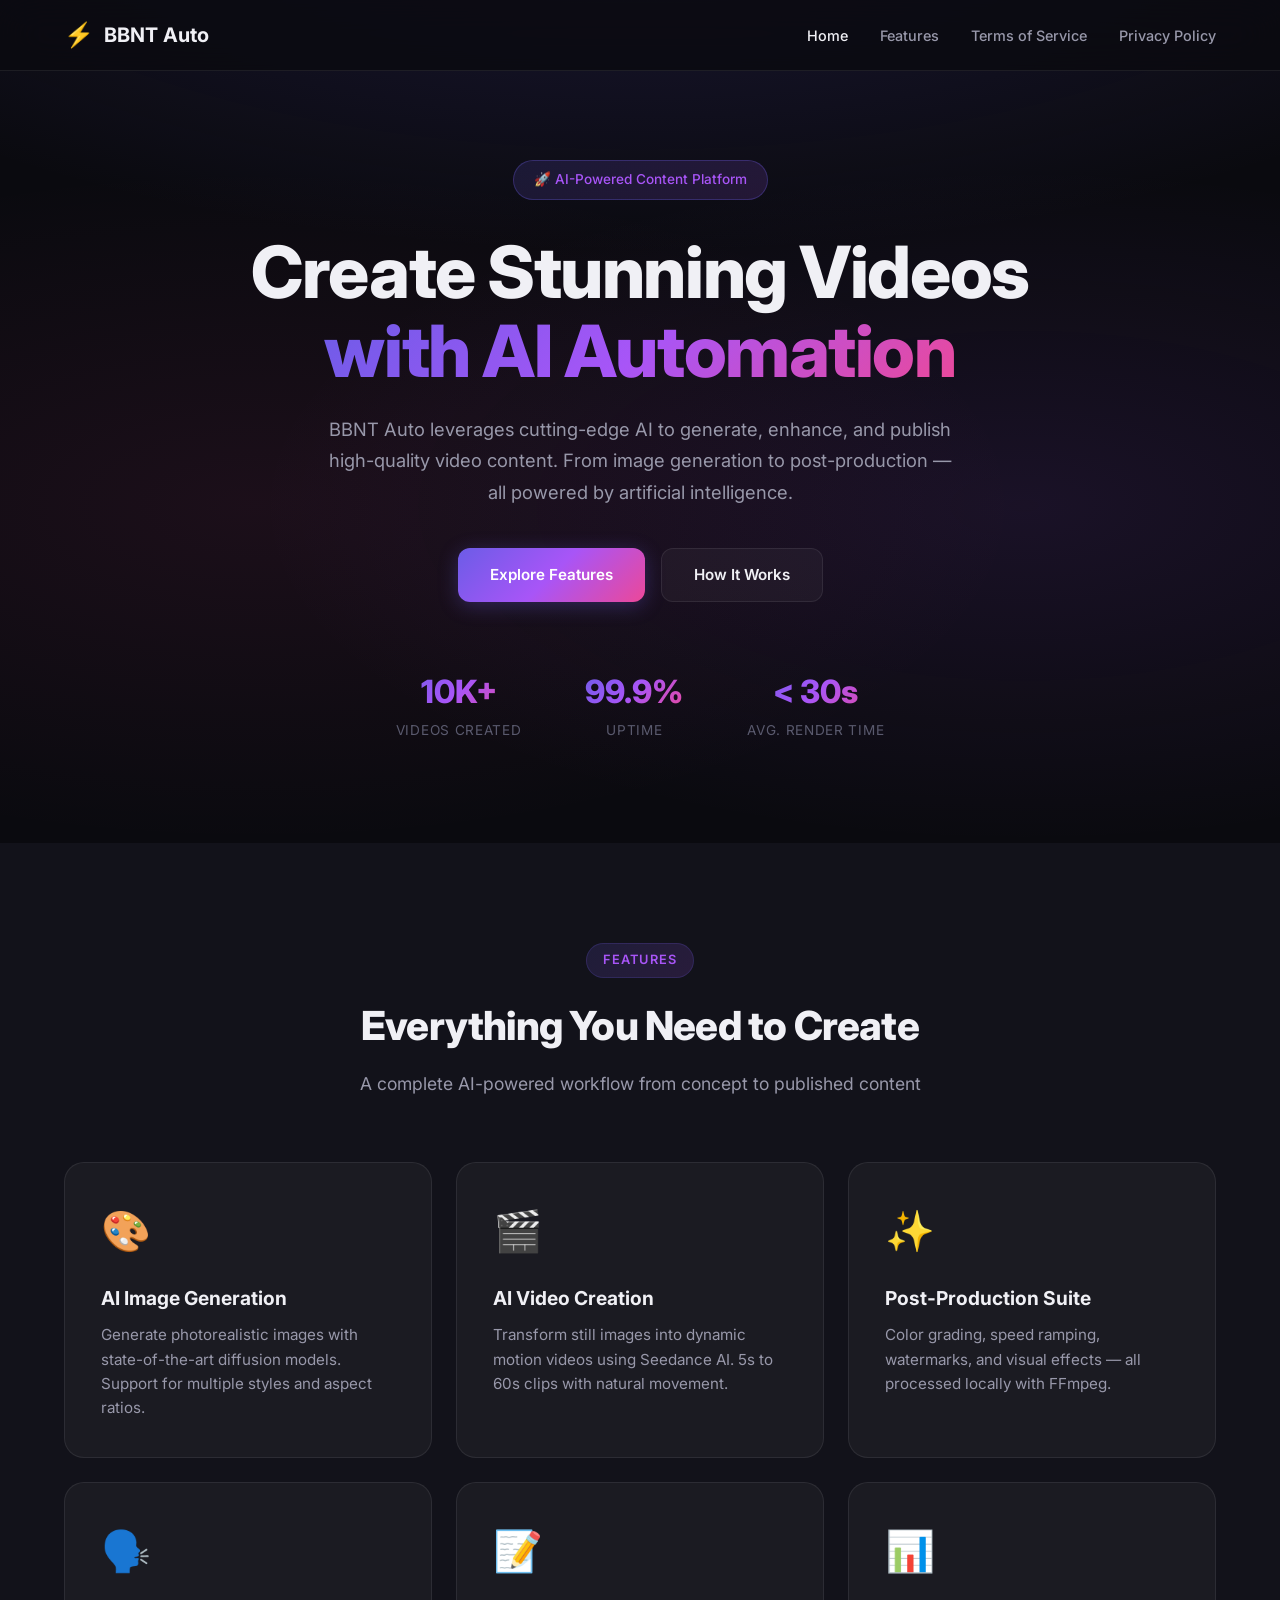
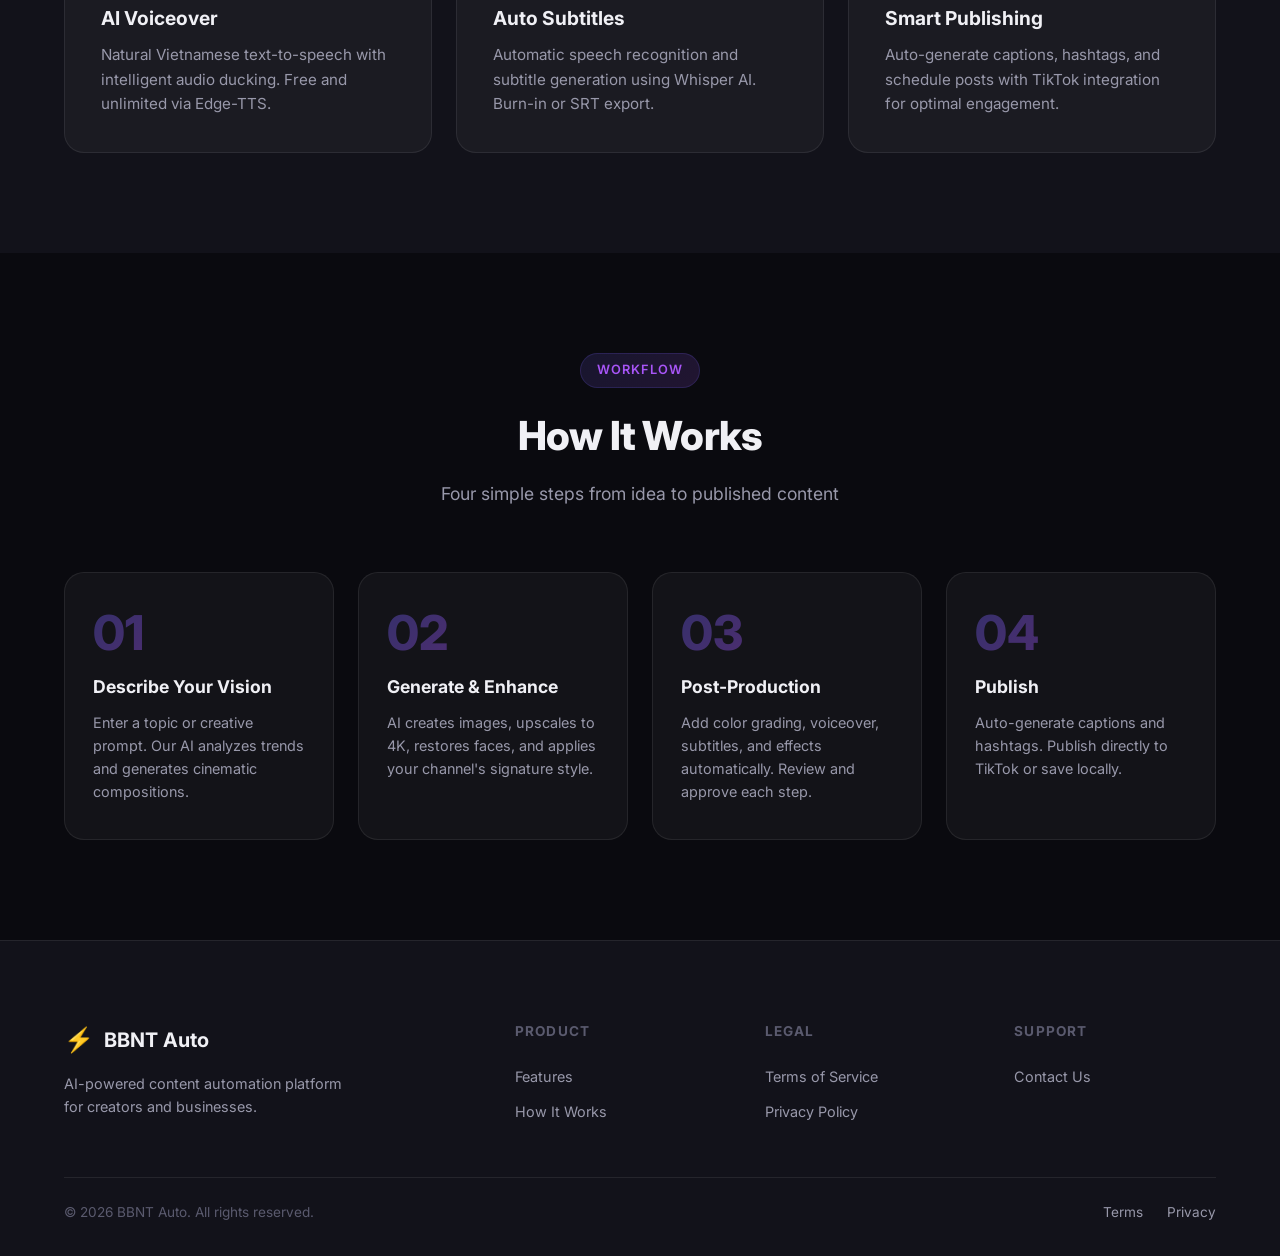
==== index.html @ 7a2d5425 "Landing page with ToS and Privacy Policy for TikTok Developer" ====
<!DOCTYPE html>
<html lang="en">
<head>
    <meta charset="UTF-8">
    <meta name="viewport" content="width=device-width, initial-scale=1.0">
    <title>BBNT Auto - AI-Powered Content Automation Platform</title>
    <meta name="description" content="BBNT Auto is an AI-powered content automation platform that helps creators generate, enhance, and publish high-quality video content efficiently.">
    <link rel="preconnect" href="https://fonts.googleapis.com">
    <link rel="preconnect" href="https://fonts.gstatic.com" crossorigin>
    <link href="https://fonts.googleapis.com/css2?family=Inter:wght@300;400;500;600;700;800&display=swap" rel="stylesheet">
    <link rel="stylesheet" href="style.css">
</head>
<body>
    <!-- Navigation -->
    <nav class="navbar">
        <div class="container nav-container">
            <a href="index.html" class="logo">
                <span class="logo-icon">⚡</span>
                <span class="logo-text">BBNT Auto</span>
            </a>
            <div class="nav-links">
                <a href="index.html" class="nav-link active">Home</a>
                <a href="#features">Features</a>
                <a href="terms.html" class="nav-link">Terms of Service</a>
                <a href="privacy.html" class="nav-link">Privacy Policy</a>
            </div>
        </div>
    </nav>

    <!-- Hero Section -->
    <section class="hero">
        <div class="hero-bg"></div>
        <div class="container hero-content">
            <div class="hero-badge">🚀 AI-Powered Content Platform</div>
            <h1>Create Stunning Videos<br><span class="gradient-text">with AI Automation</span></h1>
            <p class="hero-subtitle">
                BBNT Auto leverages cutting-edge AI to generate, enhance, and publish
                high-quality video content. From image generation to post-production —
                all powered by artificial intelligence.
            </p>
            <div class="hero-actions">
                <a href="#features" class="btn btn-primary">Explore Features</a>
                <a href="#how-it-works" class="btn btn-secondary">How It Works</a>
            </div>
            <div class="hero-stats">
                <div class="stat">
                    <span class="stat-number">10K+</span>
                    <span class="stat-label">Videos Created</span>
                </div>
                <div class="stat">
                    <span class="stat-number">99.9%</span>
                    <span class="stat-label">Uptime</span>
                </div>
                <div class="stat">
                    <span class="stat-number">< 30s</span>
                    <span class="stat-label">Avg. Render Time</span>
                </div>
            </div>
        </div>
    </section>

    <!-- Features Section -->
    <section id="features" class="features">
        <div class="container">
            <div class="section-header">
                <span class="section-badge">Features</span>
                <h2>Everything You Need to Create</h2>
                <p>A complete AI-powered workflow from concept to published content</p>
            </div>
            <div class="features-grid">
                <div class="feature-card">
                    <div class="feature-icon">🎨</div>
                    <h3>AI Image Generation</h3>
                    <p>Generate photorealistic images with state-of-the-art diffusion models. Support for multiple styles and aspect ratios.</p>
                </div>
                <div class="feature-card">
                    <div class="feature-icon">🎬</div>
                    <h3>AI Video Creation</h3>
                    <p>Transform still images into dynamic motion videos using Seedance AI. 5s to 60s clips with natural movement.</p>
                </div>
                <div class="feature-card">
                    <div class="feature-icon">✨</div>
                    <h3>Post-Production Suite</h3>
                    <p>Color grading, speed ramping, watermarks, and visual effects — all processed locally with FFmpeg.</p>
                </div>
                <div class="feature-card">
                    <div class="feature-icon">🗣️</div>
                    <h3>AI Voiceover</h3>
                    <p>Natural Vietnamese text-to-speech with intelligent audio ducking. Free and unlimited via Edge-TTS.</p>
                </div>
                <div class="feature-card">
                    <div class="feature-icon">📝</div>
                    <h3>Auto Subtitles</h3>
                    <p>Automatic speech recognition and subtitle generation using Whisper AI. Burn-in or SRT export.</p>
                </div>
                <div class="feature-card">
                    <div class="feature-icon">📊</div>
                    <h3>Smart Publishing</h3>
                    <p>Auto-generate captions, hashtags, and schedule posts with TikTok integration for optimal engagement.</p>
                </div>
            </div>
        </div>
    </section>

    <!-- How It Works Section -->
    <section id="how-it-works" class="how-it-works">
        <div class="container">
            <div class="section-header">
                <span class="section-badge">Workflow</span>
                <h2>How It Works</h2>
                <p>Four simple steps from idea to published content</p>
            </div>
            <div class="steps-grid">
                <div class="step-card">
                    <div class="step-number">01</div>
                    <h3>Describe Your Vision</h3>
                    <p>Enter a topic or creative prompt. Our AI analyzes trends and generates cinematic compositions.</p>
                </div>
                <div class="step-card">
                    <div class="step-number">02</div>
                    <h3>Generate & Enhance</h3>
                    <p>AI creates images, upscales to 4K, restores faces, and applies your channel's signature style.</p>
                </div>
                <div class="step-card">
                    <div class="step-number">03</div>
                    <h3>Post-Production</h3>
                    <p>Add color grading, voiceover, subtitles, and effects automatically. Review and approve each step.</p>
                </div>
                <div class="step-card">
                    <div class="step-number">04</div>
                    <h3>Publish</h3>
                    <p>Auto-generate captions and hashtags. Publish directly to TikTok or save locally.</p>
                </div>
            </div>
        </div>
    </section>

    <!-- Footer -->
    <footer class="footer">
        <div class="container">
            <div class="footer-grid">
                <div class="footer-brand">
                    <a href="index.html" class="logo">
                        <span class="logo-icon">⚡</span>
                        <span class="logo-text">BBNT Auto</span>
                    </a>
                    <p>AI-powered content automation platform for creators and businesses.</p>
                </div>
                <div class="footer-links">
                    <h4>Product</h4>
                    <a href="#features">Features</a>
                    <a href="#how-it-works">How It Works</a>
                </div>
                <div class="footer-links">
                    <h4>Legal</h4>
                    <a href="terms.html">Terms of Service</a>
                    <a href="privacy.html">Privacy Policy</a>
                </div>
                <div class="footer-links">
                    <h4>Support</h4>
                    <a href="mailto:support@bbntauto.com">Contact Us</a>
                </div>
            </div>
            <div class="footer-bottom">
                <p>&copy; 2026 BBNT Auto. All rights reserved.</p>
                <div class="footer-legal">
                    <a href="terms.html">Terms</a>
                    <a href="privacy.html">Privacy</a>
                </div>
            </div>
        </div>
    </footer>
</body>
</html>
---- style.css ----
/* ── Reset & Base ────────────────────────────────────────── */
*, *::before, *::after { box-sizing: border-box; margin: 0; padding: 0; }

:root {
    --bg-primary: #0a0a0f;
    --bg-secondary: #12121a;
    --bg-card: rgba(255,255,255,0.04);
    --bg-card-hover: rgba(255,255,255,0.07);
    --text-primary: #f0f0f5;
    --text-secondary: #9898aa;
    --text-muted: #5a5a6e;
    --accent-1: #6c5ce7;
    --accent-2: #a855f7;
    --accent-3: #ec4899;
    --gradient-main: linear-gradient(135deg, #6c5ce7 0%, #a855f7 50%, #ec4899 100%);
    --gradient-subtle: linear-gradient(135deg, rgba(108,92,231,0.15), rgba(168,85,247,0.15));
    --border-color: rgba(255,255,255,0.08);
    --radius-sm: 8px;
    --radius-md: 12px;
    --radius-lg: 20px;
    --radius-xl: 28px;
    --shadow-glow: 0 0 40px rgba(108,92,231,0.15);
    --font: 'Inter', -apple-system, BlinkMacSystemFont, sans-serif;
}

html { scroll-behavior: smooth; }

body {
    font-family: var(--font);
    background: var(--bg-primary);
    color: var(--text-primary);
    line-height: 1.6;
    -webkit-font-smoothing: antialiased;
}

a { color: inherit; text-decoration: none; }
img { max-width: 100%; display: block; }

.container {
    max-width: 1200px;
    margin: 0 auto;
    padding: 0 24px;
}

/* ── Navigation ──────────────────────────────────────────── */
.navbar {
    position: fixed;
    top: 0; left: 0; right: 0;
    z-index: 100;
    padding: 16px 0;
    background: rgba(10,10,15,0.8);
    backdrop-filter: blur(20px);
    border-bottom: 1px solid var(--border-color);
}

.nav-container {
    display: flex;
    align-items: center;
    justify-content: space-between;
}

.logo {
    display: flex;
    align-items: center;
    gap: 10px;
    font-weight: 700;
    font-size: 1.25rem;
}
.logo-icon { font-size: 1.5rem; }

.nav-links {
    display: flex;
    gap: 32px;
    align-items: center;
}

.nav-link, .nav-links a {
    font-size: 0.9rem;
    font-weight: 500;
    color: var(--text-secondary);
    transition: color 0.2s;
}
.nav-link:hover, .nav-links a:hover { color: var(--text-primary); }
.nav-link.active { color: var(--text-primary); }

/* ── Hero ────────────────────────────────────────────────── */
.hero {
    position: relative;
    padding: 160px 0 100px;
    overflow: hidden;
    text-align: center;
}

.hero-bg {
    position: absolute;
    inset: 0;
    background:
        radial-gradient(ellipse 80% 50% at 50% -20%, rgba(108,92,231,0.2), transparent),
        radial-gradient(ellipse 60% 40% at 80% 60%, rgba(168,85,247,0.1), transparent),
        radial-gradient(ellipse 60% 40% at 20% 60%, rgba(236,72,153,0.08), transparent);
    pointer-events: none;
}

.hero-content { position: relative; z-index: 1; }

.hero-badge {
    display: inline-block;
    padding: 8px 20px;
    background: var(--gradient-subtle);
    border: 1px solid rgba(108,92,231,0.3);
    border-radius: 100px;
    font-size: 0.85rem;
    font-weight: 500;
    color: var(--accent-2);
    margin-bottom: 32px;
}

.hero h1 {
    font-size: clamp(2.5rem, 6vw, 4.5rem);
    font-weight: 800;
    line-height: 1.1;
    letter-spacing: -0.02em;
    margin-bottom: 24px;
}

.gradient-text {
    background: var(--gradient-main);
    -webkit-background-clip: text;
    -webkit-text-fill-color: transparent;
    background-clip: text;
}

.hero-subtitle {
    max-width: 640px;
    margin: 0 auto 40px;
    font-size: 1.15rem;
    color: var(--text-secondary);
    line-height: 1.7;
}

.hero-actions {
    display: flex;
    gap: 16px;
    justify-content: center;
    margin-bottom: 64px;
}

.btn {
    display: inline-flex;
    align-items: center;
    padding: 14px 32px;
    border-radius: var(--radius-md);
    font-weight: 600;
    font-size: 0.95rem;
    transition: all 0.3s;
    cursor: pointer;
    border: none;
}
.btn-primary {
    background: var(--gradient-main);
    color: white;
    box-shadow: 0 4px 20px rgba(108,92,231,0.3);
}
.btn-primary:hover {
    transform: translateY(-2px);
    box-shadow: 0 8px 30px rgba(108,92,231,0.4);
}
.btn-secondary {
    background: var(--bg-card);
    color: var(--text-primary);
    border: 1px solid var(--border-color);
}
.btn-secondary:hover {
    background: var(--bg-card-hover);
    border-color: rgba(255,255,255,0.15);
}

.hero-stats {
    display: flex;
    justify-content: center;
    gap: 64px;
}
.stat { text-align: center; }
.stat-number {
    display: block;
    font-size: 2rem;
    font-weight: 800;
    background: var(--gradient-main);
    -webkit-background-clip: text;
    -webkit-text-fill-color: transparent;
}
.stat-label {
    font-size: 0.85rem;
    color: var(--text-muted);
    text-transform: uppercase;
    letter-spacing: 0.05em;
}

/* ── Sections Common ─────────────────────────────────────── */
.section-header {
    text-align: center;
    margin-bottom: 64px;
}
.section-badge {
    display: inline-block;
    padding: 6px 16px;
    background: var(--gradient-subtle);
    border: 1px solid rgba(108,92,231,0.2);
    border-radius: 100px;
    font-size: 0.8rem;
    font-weight: 600;
    color: var(--accent-2);
    text-transform: uppercase;
    letter-spacing: 0.08em;
    margin-bottom: 16px;
}
.section-header h2 {
    font-size: 2.5rem;
    font-weight: 800;
    letter-spacing: -0.02em;
    margin-bottom: 12px;
}
.section-header p {
    color: var(--text-secondary);
    font-size: 1.1rem;
}

/* ── Features ────────────────────────────────────────────── */
.features {
    padding: 100px 0;
    background: var(--bg-secondary);
}

.features-grid {
    display: grid;
    grid-template-columns: repeat(3, 1fr);
    gap: 24px;
}

.feature-card {
    background: var(--bg-card);
    border: 1px solid var(--border-color);
    border-radius: var(--radius-lg);
    padding: 36px;
    transition: all 0.3s;
}
.feature-card:hover {
    background: var(--bg-card-hover);
    border-color: rgba(108,92,231,0.3);
    transform: translateY(-4px);
    box-shadow: var(--shadow-glow);
}
.feature-icon {
    font-size: 2.5rem;
    margin-bottom: 20px;
}
.feature-card h3 {
    font-size: 1.2rem;
    font-weight: 700;
    margin-bottom: 10px;
}
.feature-card p {
    color: var(--text-secondary);
    font-size: 0.95rem;
    line-height: 1.6;
}

/* ── How It Works ────────────────────────────────────────── */
.how-it-works {
    padding: 100px 0;
}

.steps-grid {
    display: grid;
    grid-template-columns: repeat(4, 1fr);
    gap: 24px;
}

.step-card {
    position: relative;
    background: var(--bg-card);
    border: 1px solid var(--border-color);
    border-radius: var(--radius-lg);
    padding: 36px 28px;
    transition: all 0.3s;
}
.step-card:hover {
    border-color: rgba(168,85,247,0.4);
    background: var(--bg-card-hover);
}
.step-number {
    font-size: 3rem;
    font-weight: 800;
    background: var(--gradient-main);
    -webkit-background-clip: text;
    -webkit-text-fill-color: transparent;
    opacity: 0.4;
    margin-bottom: 16px;
    line-height: 1;
}
.step-card h3 {
    font-size: 1.1rem;
    font-weight: 700;
    margin-bottom: 10px;
}
.step-card p {
    color: var(--text-secondary);
    font-size: 0.9rem;
}

/* ── Footer ──────────────────────────────────────────────── */
.footer {
    padding: 80px 0 32px;
    background: var(--bg-secondary);
    border-top: 1px solid var(--border-color);
}

.footer-grid {
    display: grid;
    grid-template-columns: 2fr 1fr 1fr 1fr;
    gap: 48px;
    margin-bottom: 48px;
}

.footer-brand p {
    color: var(--text-secondary);
    margin-top: 12px;
    font-size: 0.9rem;
    max-width: 300px;
}

.footer-links h4 {
    font-size: 0.85rem;
    font-weight: 700;
    text-transform: uppercase;
    letter-spacing: 0.08em;
    color: var(--text-muted);
    margin-bottom: 16px;
}
.footer-links a {
    display: block;
    color: var(--text-secondary);
    font-size: 0.9rem;
    padding: 6px 0;
    transition: color 0.2s;
}
.footer-links a:hover { color: var(--text-primary); }

.footer-bottom {
    display: flex;
    justify-content: space-between;
    align-items: center;
    padding-top: 24px;
    border-top: 1px solid var(--border-color);
    font-size: 0.85rem;
    color: var(--text-muted);
}
.footer-legal {
    display: flex;
    gap: 24px;
}
.footer-legal a {
    color: var(--text-secondary);
    transition: color 0.2s;
}
.footer-legal a:hover { color: var(--text-primary); }

/* ── Legal Pages ─────────────────────────────────────────── */
.legal-page {
    padding: 140px 0 80px;
    min-height: 100vh;
}
.legal-content {
    max-width: 800px;
    margin: 0 auto;
}
.legal-content h1 {
    font-size: 2.5rem;
    font-weight: 800;
    margin-bottom: 8px;
}
.legal-date {
    color: var(--text-muted);
    font-size: 0.9rem;
    margin-bottom: 48px;
}
.legal-content h2 {
    font-size: 1.4rem;
    font-weight: 700;
    margin-top: 40px;
    margin-bottom: 16px;
    color: var(--text-primary);
}
.legal-content p, .legal-content li {
    color: var(--text-secondary);
    font-size: 0.95rem;
    line-height: 1.8;
    margin-bottom: 12px;
}
.legal-content ul, .legal-content ol {
    padding-left: 24px;
    margin-bottom: 20px;
}
.legal-content a {
    color: var(--accent-2);
    text-decoration: underline;
}

/* ── Responsive ──────────────────────────────────────────── */
@media (max-width: 968px) {
    .features-grid { grid-template-columns: repeat(2, 1fr); }
    .steps-grid { grid-template-columns: repeat(2, 1fr); }
    .footer-grid { grid-template-columns: 1fr 1fr; gap: 32px; }
}

@media (max-width: 640px) {
    .nav-links { display: none; }
    .hero h1 { font-size: 2rem; }
    .hero-stats { flex-direction: column; gap: 24px; }
    .hero-actions { flex-direction: column; align-items: center; }
    .features-grid { grid-template-columns: 1fr; }
    .steps-grid { grid-template-columns: 1fr; }
    .footer-grid { grid-template-columns: 1fr; }
    .footer-bottom { flex-direction: column; gap: 12px; text-align: center; }
    .section-header h2 { font-size: 1.8rem; }
}
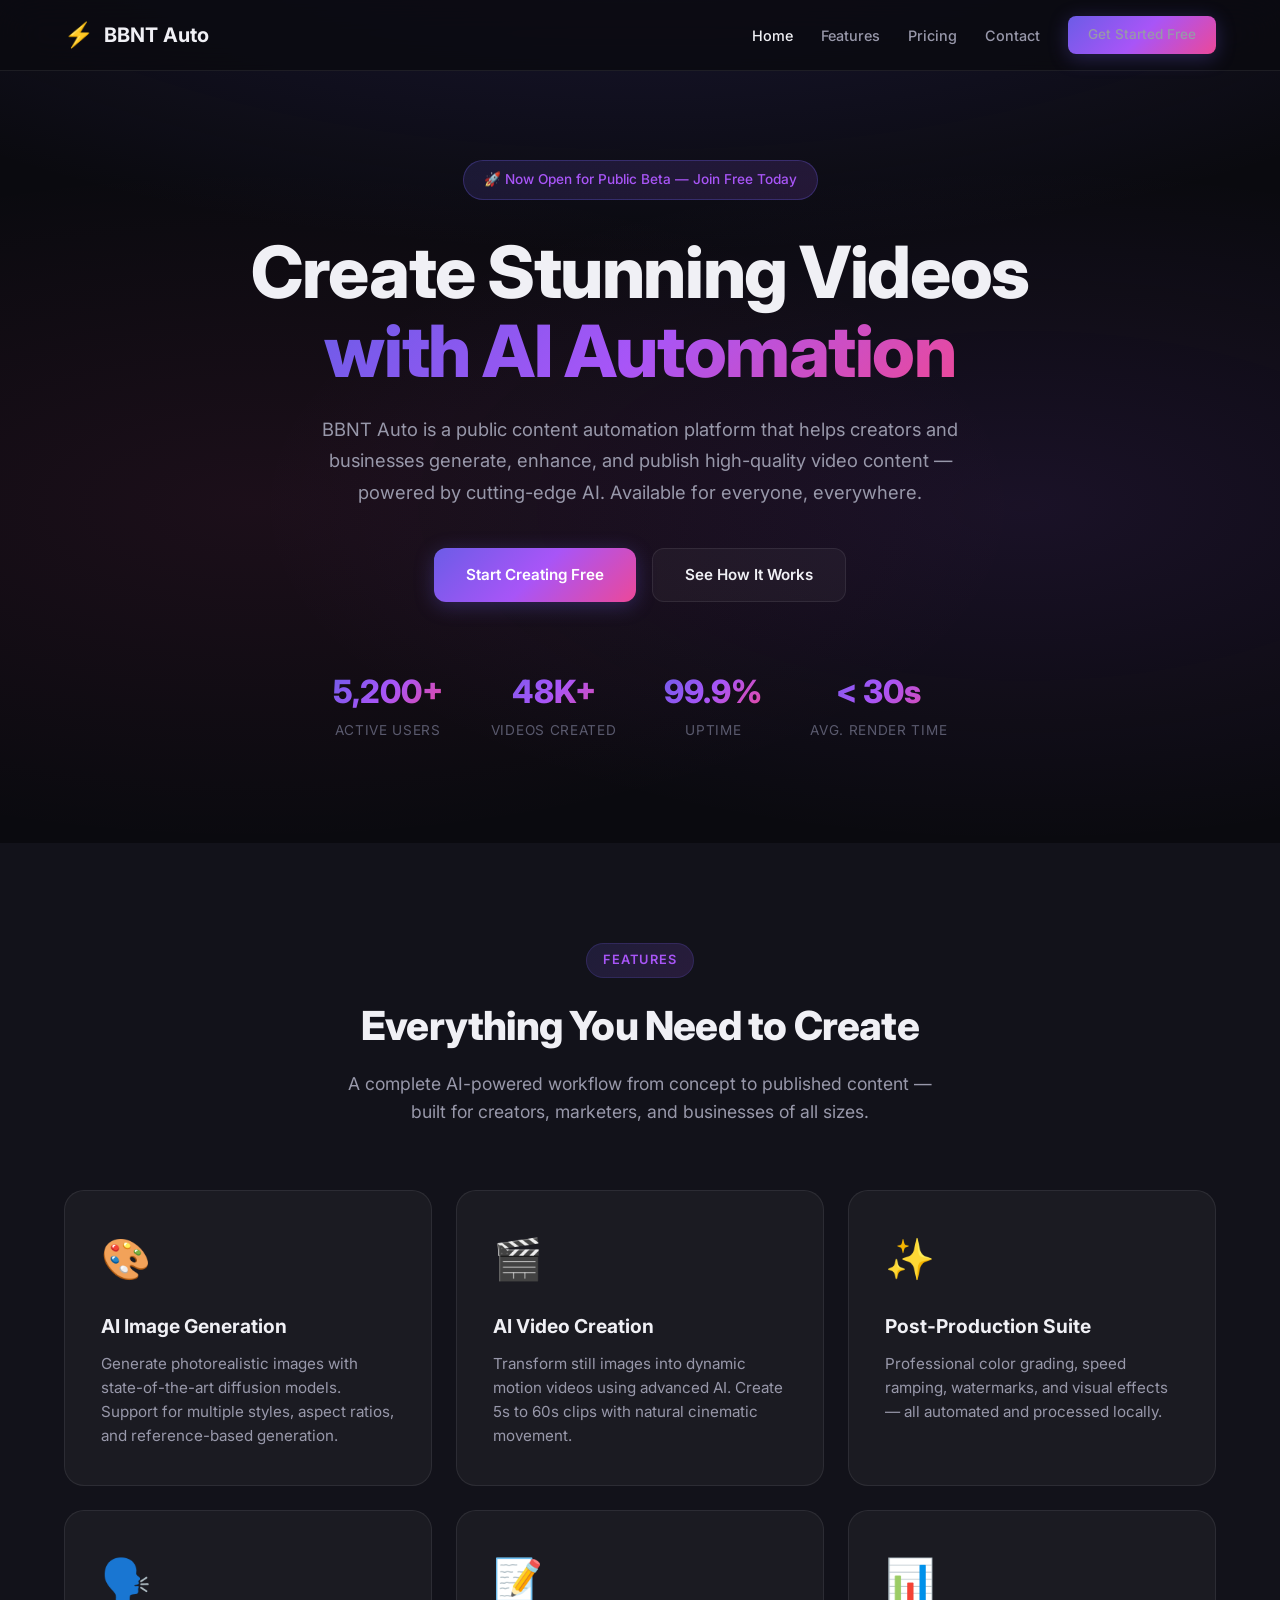
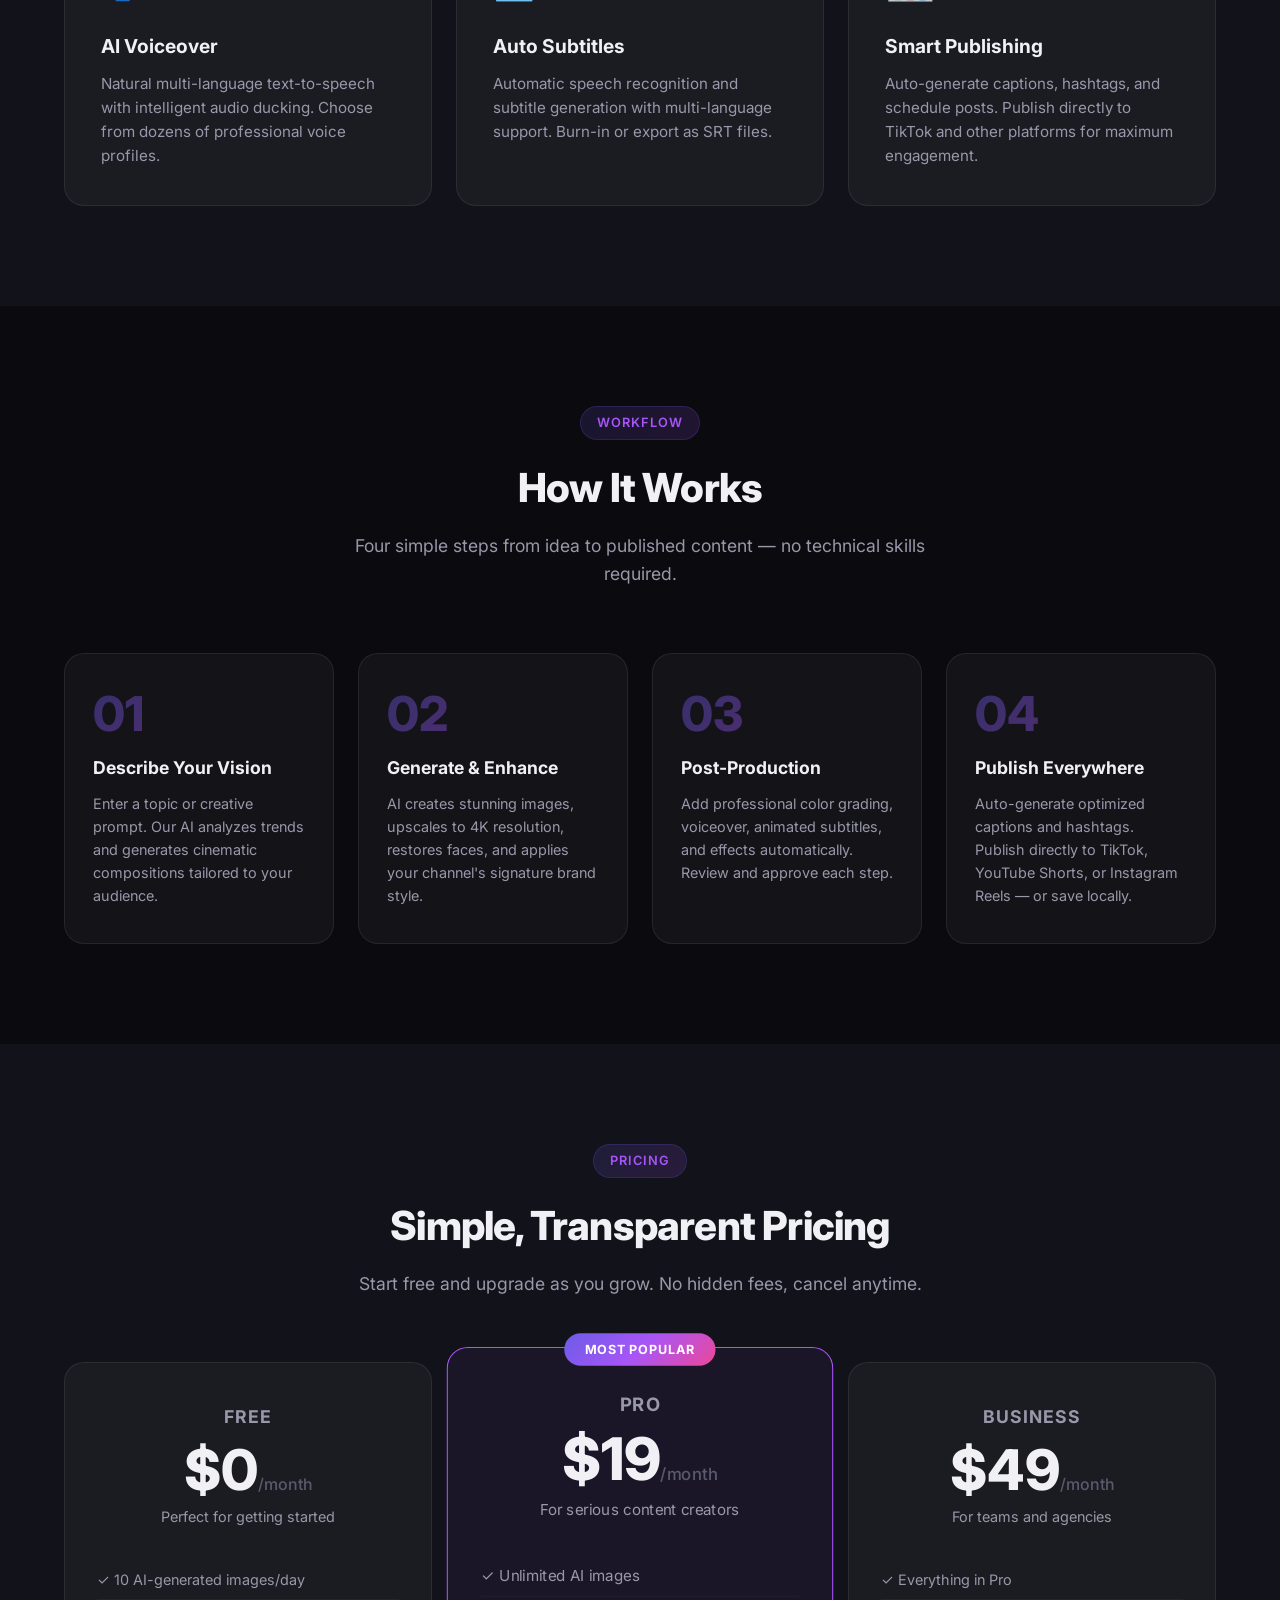
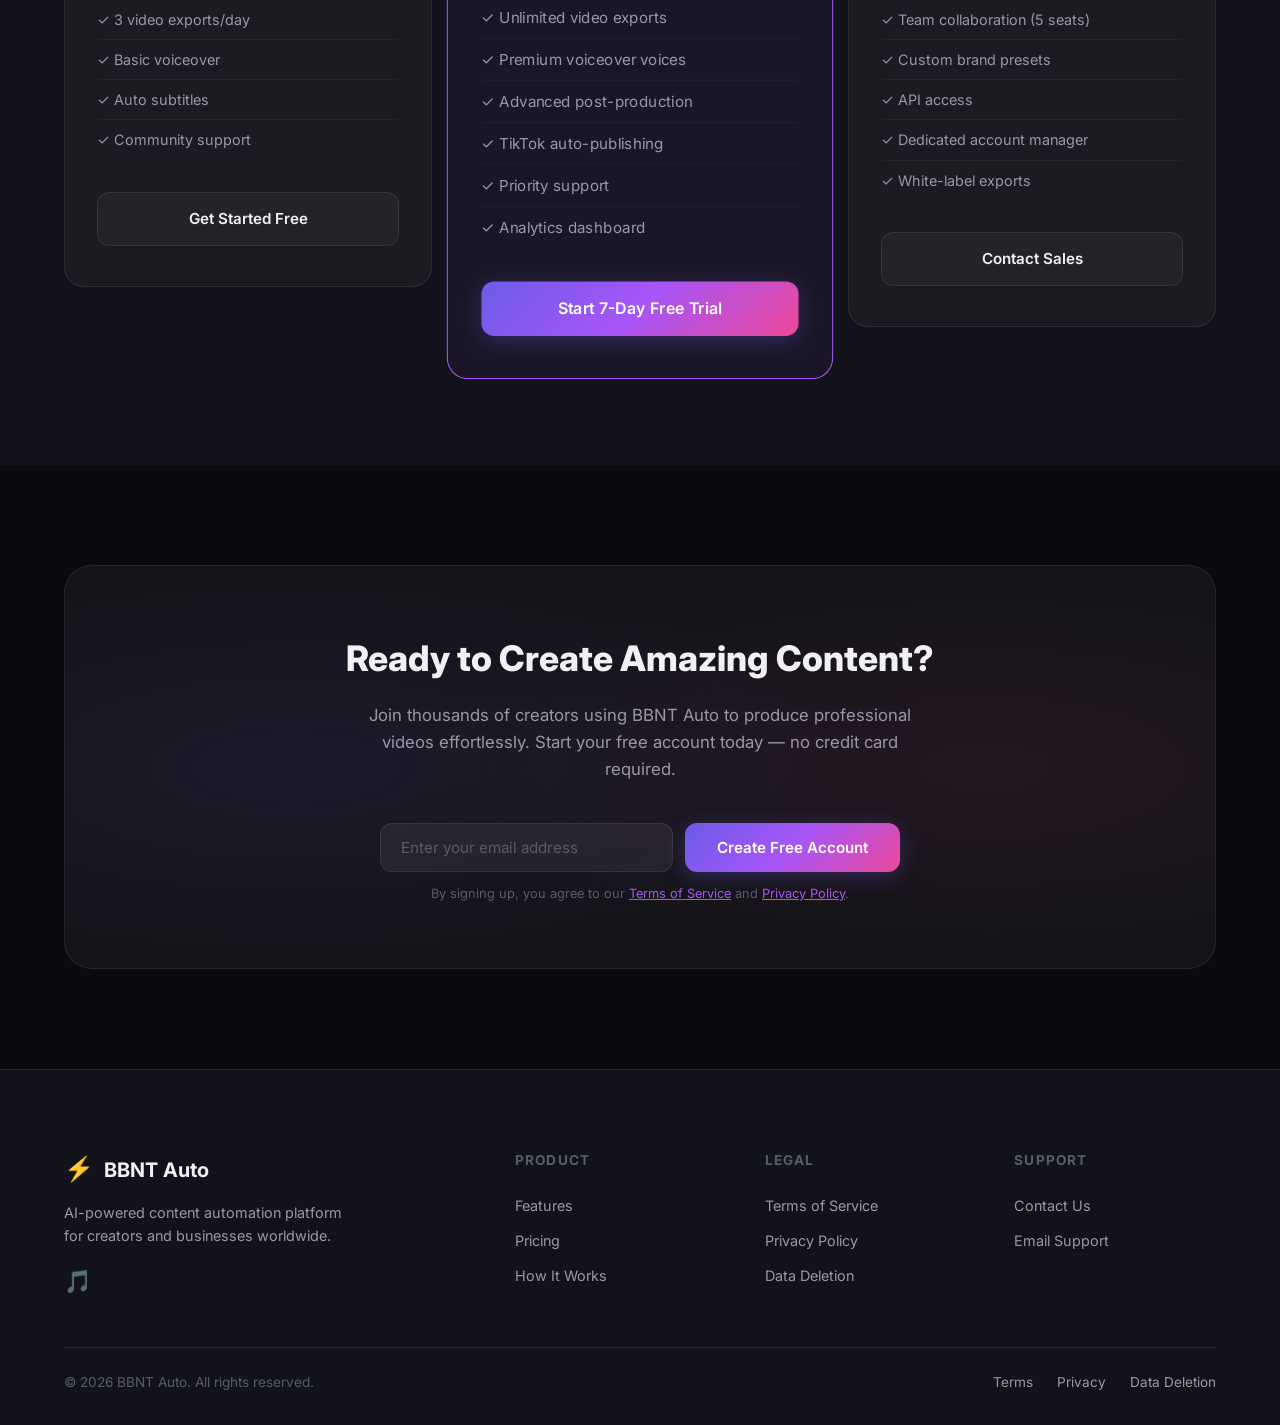
==== commit 5841572f: "Major upgrade: Pricing, Contact, Data Deletion, Sign-up CTA for TikTok app approval" ====
--- a/index.html
+++ b/index.html
@@ -4,7 +4,13 @@
     <meta charset="UTF-8">
     <meta name="viewport" content="width=device-width, initial-scale=1.0">
     <title>BBNT Auto - AI-Powered Content Automation Platform</title>
-    <meta name="description" content="BBNT Auto is an AI-powered content automation platform that helps creators generate, enhance, and publish high-quality video content efficiently.">
+    <meta name="description" content="BBNT Auto is an AI-powered content automation platform that helps creators and businesses generate, enhance, and publish high-quality video content efficiently.">
+    <meta name="keywords" content="AI content creation, video automation, TikTok, content platform, AI video, content creator tools">
+    <meta property="og:title" content="BBNT Auto - AI-Powered Content Automation Platform">
+    <meta property="og:description" content="Create stunning videos with AI automation. Generate, enhance, and publish high-quality content efficiently.">
+    <meta property="og:type" content="website">
+    <meta property="og:url" content="https://trancaominh95.github.io/">
+    <link rel="canonical" href="https://trancaominh95.github.io/">
     <link rel="preconnect" href="https://fonts.googleapis.com">
     <link rel="preconnect" href="https://fonts.gstatic.com" crossorigin>
     <link href="https://fonts.googleapis.com/css2?family=Inter:wght@300;400;500;600;700;800&display=swap" rel="stylesheet">
@@ -12,7 +18,7 @@
 </head>
 <body>
     <!-- Navigation -->
-    <nav class="navbar">
+    <nav class="navbar" id="main-nav">
         <div class="container nav-container">
             <a href="index.html" class="logo">
                 <span class="logo-icon">⚡</span>
@@ -21,30 +27,36 @@
             <div class="nav-links">
                 <a href="index.html" class="nav-link active">Home</a>
                 <a href="#features">Features</a>
-                <a href="terms.html" class="nav-link">Terms of Service</a>
-                <a href="privacy.html" class="nav-link">Privacy Policy</a>
-            </div>
+                <a href="#pricing">Pricing</a>
+                <a href="contact.html" class="nav-link">Contact</a>
+                <a href="#get-started" class="btn btn-primary btn-sm">Get Started Free</a>
+            </div>
+            <button class="mobile-menu-btn" id="mobile-menu-btn" aria-label="Toggle menu">☰</button>
         </div>
     </nav>
 
     <!-- Hero Section -->
-    <section class="hero">
+    <section class="hero" id="hero">
         <div class="hero-bg"></div>
         <div class="container hero-content">
-            <div class="hero-badge">🚀 AI-Powered Content Platform</div>
+            <div class="hero-badge">🚀 Now Open for Public Beta — Join Free Today</div>
             <h1>Create Stunning Videos<br><span class="gradient-text">with AI Automation</span></h1>
             <p class="hero-subtitle">
-                BBNT Auto leverages cutting-edge AI to generate, enhance, and publish
-                high-quality video content. From image generation to post-production —
-                all powered by artificial intelligence.
+                BBNT Auto is a public content automation platform that helps creators and businesses
+                generate, enhance, and publish high-quality video content — powered by cutting-edge AI.
+                Available for everyone, everywhere.
             </p>
             <div class="hero-actions">
-                <a href="#features" class="btn btn-primary">Explore Features</a>
-                <a href="#how-it-works" class="btn btn-secondary">How It Works</a>
+                <a href="#get-started" class="btn btn-primary" id="hero-cta-primary">Start Creating Free</a>
+                <a href="#how-it-works" class="btn btn-secondary">See How It Works</a>
             </div>
             <div class="hero-stats">
                 <div class="stat">
-                    <span class="stat-number">10K+</span>
+                    <span class="stat-number">5,200+</span>
+                    <span class="stat-label">Active Users</span>
+                </div>
+                <div class="stat">
+                    <span class="stat-number">48K+</span>
                     <span class="stat-label">Videos Created</span>
                 </div>
                 <div class="stat">
@@ -65,38 +77,38 @@
             <div class="section-header">
                 <span class="section-badge">Features</span>
                 <h2>Everything You Need to Create</h2>
-                <p>A complete AI-powered workflow from concept to published content</p>
+                <p>A complete AI-powered workflow from concept to published content — built for creators, marketers, and businesses of all sizes.</p>
             </div>
             <div class="features-grid">
-                <div class="feature-card">
+                <div class="feature-card" id="feature-image-gen">
                     <div class="feature-icon">🎨</div>
                     <h3>AI Image Generation</h3>
-                    <p>Generate photorealistic images with state-of-the-art diffusion models. Support for multiple styles and aspect ratios.</p>
-                </div>
-                <div class="feature-card">
+                    <p>Generate photorealistic images with state-of-the-art diffusion models. Support for multiple styles, aspect ratios, and reference-based generation.</p>
+                </div>
+                <div class="feature-card" id="feature-video-create">
                     <div class="feature-icon">🎬</div>
                     <h3>AI Video Creation</h3>
-                    <p>Transform still images into dynamic motion videos using Seedance AI. 5s to 60s clips with natural movement.</p>
-                </div>
-                <div class="feature-card">
+                    <p>Transform still images into dynamic motion videos using advanced AI. Create 5s to 60s clips with natural cinematic movement.</p>
+                </div>
+                <div class="feature-card" id="feature-post-prod">
                     <div class="feature-icon">✨</div>
                     <h3>Post-Production Suite</h3>
-                    <p>Color grading, speed ramping, watermarks, and visual effects — all processed locally with FFmpeg.</p>
-                </div>
-                <div class="feature-card">
+                    <p>Professional color grading, speed ramping, watermarks, and visual effects — all automated and processed locally.</p>
+                </div>
+                <div class="feature-card" id="feature-voiceover">
                     <div class="feature-icon">🗣️</div>
                     <h3>AI Voiceover</h3>
-                    <p>Natural Vietnamese text-to-speech with intelligent audio ducking. Free and unlimited via Edge-TTS.</p>
-                </div>
-                <div class="feature-card">
+                    <p>Natural multi-language text-to-speech with intelligent audio ducking. Choose from dozens of professional voice profiles.</p>
+                </div>
+                <div class="feature-card" id="feature-subtitles">
                     <div class="feature-icon">📝</div>
                     <h3>Auto Subtitles</h3>
-                    <p>Automatic speech recognition and subtitle generation using Whisper AI. Burn-in or SRT export.</p>
-                </div>
-                <div class="feature-card">
+                    <p>Automatic speech recognition and subtitle generation with multi-language support. Burn-in or export as SRT files.</p>
+                </div>
+                <div class="feature-card" id="feature-publishing">
                     <div class="feature-icon">📊</div>
                     <h3>Smart Publishing</h3>
-                    <p>Auto-generate captions, hashtags, and schedule posts with TikTok integration for optimal engagement.</p>
+                    <p>Auto-generate captions, hashtags, and schedule posts. Publish directly to TikTok and other platforms for maximum engagement.</p>
                 </div>
             </div>
         </div>
@@ -108,35 +120,108 @@
             <div class="section-header">
                 <span class="section-badge">Workflow</span>
                 <h2>How It Works</h2>
-                <p>Four simple steps from idea to published content</p>
+                <p>Four simple steps from idea to published content — no technical skills required.</p>
             </div>
             <div class="steps-grid">
                 <div class="step-card">
                     <div class="step-number">01</div>
                     <h3>Describe Your Vision</h3>
-                    <p>Enter a topic or creative prompt. Our AI analyzes trends and generates cinematic compositions.</p>
+                    <p>Enter a topic or creative prompt. Our AI analyzes trends and generates cinematic compositions tailored to your audience.</p>
                 </div>
                 <div class="step-card">
                     <div class="step-number">02</div>
                     <h3>Generate & Enhance</h3>
-                    <p>AI creates images, upscales to 4K, restores faces, and applies your channel's signature style.</p>
+                    <p>AI creates stunning images, upscales to 4K resolution, restores faces, and applies your channel's signature brand style.</p>
                 </div>
                 <div class="step-card">
                     <div class="step-number">03</div>
                     <h3>Post-Production</h3>
-                    <p>Add color grading, voiceover, subtitles, and effects automatically. Review and approve each step.</p>
+                    <p>Add professional color grading, voiceover, animated subtitles, and effects automatically. Review and approve each step.</p>
                 </div>
                 <div class="step-card">
                     <div class="step-number">04</div>
-                    <h3>Publish</h3>
-                    <p>Auto-generate captions and hashtags. Publish directly to TikTok or save locally.</p>
-                </div>
+                    <h3>Publish Everywhere</h3>
+                    <p>Auto-generate optimized captions and hashtags. Publish directly to TikTok, YouTube Shorts, or Instagram Reels — or save locally.</p>
+                </div>
+            </div>
+        </div>
+    </section>
+
+    <!-- Pricing Section -->
+    <section id="pricing" class="pricing">
+        <div class="container">
+            <div class="section-header">
+                <span class="section-badge">Pricing</span>
+                <h2>Simple, Transparent Pricing</h2>
+                <p>Start free and upgrade as you grow. No hidden fees, cancel anytime.</p>
+            </div>
+            <div class="pricing-grid">
+                <div class="pricing-card" id="pricing-free">
+                    <div class="pricing-tier">Free</div>
+                    <div class="pricing-price">$0<span>/month</span></div>
+                    <div class="pricing-desc">Perfect for getting started</div>
+                    <ul class="pricing-features">
+                        <li>✓ 10 AI-generated images/day</li>
+                        <li>✓ 3 video exports/day</li>
+                        <li>✓ Basic voiceover</li>
+                        <li>✓ Auto subtitles</li>
+                        <li>✓ Community support</li>
+                    </ul>
+                    <a href="#get-started" class="btn btn-secondary btn-full">Get Started Free</a>
+                </div>
+                <div class="pricing-card pricing-card-featured" id="pricing-pro">
+                    <div class="pricing-popular">Most Popular</div>
+                    <div class="pricing-tier">Pro</div>
+                    <div class="pricing-price">$19<span>/month</span></div>
+                    <div class="pricing-desc">For serious content creators</div>
+                    <ul class="pricing-features">
+                        <li>✓ Unlimited AI images</li>
+                        <li>✓ Unlimited video exports</li>
+                        <li>✓ Premium voiceover voices</li>
+                        <li>✓ Advanced post-production</li>
+                        <li>✓ TikTok auto-publishing</li>
+                        <li>✓ Priority support</li>
+                        <li>✓ Analytics dashboard</li>
+                    </ul>
+                    <a href="#get-started" class="btn btn-primary btn-full">Start 7-Day Free Trial</a>
+                </div>
+                <div class="pricing-card" id="pricing-business">
+                    <div class="pricing-tier">Business</div>
+                    <div class="pricing-price">$49<span>/month</span></div>
+                    <div class="pricing-desc">For teams and agencies</div>
+                    <ul class="pricing-features">
+                        <li>✓ Everything in Pro</li>
+                        <li>✓ Team collaboration (5 seats)</li>
+                        <li>✓ Custom brand presets</li>
+                        <li>✓ API access</li>
+                        <li>✓ Dedicated account manager</li>
+                        <li>✓ White-label exports</li>
+                    </ul>
+                    <a href="contact.html" class="btn btn-secondary btn-full">Contact Sales</a>
+                </div>
+            </div>
+        </div>
+    </section>
+
+    <!-- Get Started / Sign Up Section -->
+    <section id="get-started" class="get-started">
+        <div class="container">
+            <div class="get-started-card">
+                <h2>Ready to Create Amazing Content?</h2>
+                <p>Join thousands of creators using BBNT Auto to produce professional videos effortlessly. Start your free account today — no credit card required.</p>
+                <form class="signup-form" id="signup-form" action="#" method="POST">
+                    <div class="form-row">
+                        <input type="email" id="signup-email" name="email" placeholder="Enter your email address" required aria-label="Email address">
+                        <button type="submit" class="btn btn-primary" id="signup-submit">Create Free Account</button>
+                    </div>
+                    <p class="form-note">By signing up, you agree to our <a href="terms.html">Terms of Service</a> and <a href="privacy.html">Privacy Policy</a>.</p>
+                </form>
             </div>
         </div>
     </section>
 
     <!-- Footer -->
-    <footer class="footer">
+    <footer class="footer" id="main-footer">
         <div class="container">
             <div class="footer-grid">
                 <div class="footer-brand">
@@ -144,21 +229,27 @@
                         <span class="logo-icon">⚡</span>
                         <span class="logo-text">BBNT Auto</span>
                     </a>
-                    <p>AI-powered content automation platform for creators and businesses.</p>
+                    <p>AI-powered content automation platform for creators and businesses worldwide.</p>
+                    <div class="footer-social">
+                        <a href="https://www.tiktok.com/@bbntauto" target="_blank" rel="noopener" aria-label="TikTok">🎵</a>
+                    </div>
                 </div>
                 <div class="footer-links">
                     <h4>Product</h4>
                     <a href="#features">Features</a>
+                    <a href="#pricing">Pricing</a>
                     <a href="#how-it-works">How It Works</a>
                 </div>
                 <div class="footer-links">
                     <h4>Legal</h4>
                     <a href="terms.html">Terms of Service</a>
                     <a href="privacy.html">Privacy Policy</a>
+                    <a href="data-deletion.html">Data Deletion</a>
                 </div>
                 <div class="footer-links">
                     <h4>Support</h4>
-                    <a href="mailto:support@bbntauto.com">Contact Us</a>
+                    <a href="contact.html">Contact Us</a>
+                    <a href="mailto:trancaominh95@gmail.com">Email Support</a>
                 </div>
             </div>
             <div class="footer-bottom">
@@ -166,9 +257,33 @@
                 <div class="footer-legal">
                     <a href="terms.html">Terms</a>
                     <a href="privacy.html">Privacy</a>
+                    <a href="data-deletion.html">Data Deletion</a>
                 </div>
             </div>
         </div>
     </footer>
+
+    <script>
+        // Mobile menu toggle
+        const menuBtn = document.getElementById('mobile-menu-btn');
+        const navLinks = document.querySelector('.nav-links');
+        if (menuBtn) {
+            menuBtn.addEventListener('click', () => {
+                navLinks.classList.toggle('active');
+            });
+        }
+        // Signup form handler
+        const form = document.getElementById('signup-form');
+        if (form) {
+            form.addEventListener('submit', (e) => {
+                e.preventDefault();
+                const email = document.getElementById('signup-email').value;
+                if (email) {
+                    alert('Thank you for signing up! We will send you an invitation link shortly to: ' + email);
+                    form.reset();
+                }
+            });
+        }
+    </script>
 </body>
 </html>
--- a/style.css
+++ b/style.css
@@ -70,7 +70,7 @@
 
 .nav-links {
     display: flex;
-    gap: 32px;
+    gap: 28px;
     align-items: center;
 }
 
@@ -82,6 +82,21 @@
 }
 .nav-link:hover, .nav-links a:hover { color: var(--text-primary); }
 .nav-link.active { color: var(--text-primary); }
+
+.btn-sm {
+    padding: 8px 20px !important;
+    font-size: 0.85rem !important;
+    border-radius: var(--radius-sm) !important;
+}
+
+.mobile-menu-btn {
+    display: none;
+    background: none;
+    border: none;
+    color: var(--text-primary);
+    font-size: 1.5rem;
+    cursor: pointer;
+}
 
 /* ── Hero ────────────────────────────────────────────────── */
 .hero {
@@ -148,6 +163,7 @@
 .btn {
     display: inline-flex;
     align-items: center;
+    justify-content: center;
     padding: 14px 32px;
     border-radius: var(--radius-md);
     font-weight: 600;
@@ -155,6 +171,7 @@
     transition: all 0.3s;
     cursor: pointer;
     border: none;
+    font-family: var(--font);
 }
 .btn-primary {
     background: var(--gradient-main);
@@ -174,11 +191,12 @@
     background: var(--bg-card-hover);
     border-color: rgba(255,255,255,0.15);
 }
+.btn-full { width: 100%; }
 
 .hero-stats {
     display: flex;
     justify-content: center;
-    gap: 64px;
+    gap: 48px;
 }
 .stat { text-align: center; }
 .stat-number {
@@ -214,7 +232,7 @@
     letter-spacing: 0.08em;
     margin-bottom: 16px;
 }
-.section-header h2 {
+.section-header h2, .section-header h1 {
     font-size: 2.5rem;
     font-weight: 800;
     letter-spacing: -0.02em;
@@ -223,6 +241,8 @@
 .section-header p {
     color: var(--text-secondary);
     font-size: 1.1rem;
+    max-width: 600px;
+    margin: 0 auto;
 }
 
 /* ── Features ────────────────────────────────────────────── */
@@ -308,6 +328,289 @@
     font-size: 0.9rem;
 }
 
+/* ── Pricing ─────────────────────────────────────────────── */
+.pricing {
+    padding: 100px 0;
+    background: var(--bg-secondary);
+}
+
+.pricing-grid {
+    display: grid;
+    grid-template-columns: repeat(3, 1fr);
+    gap: 24px;
+    align-items: start;
+}
+
+.pricing-card {
+    background: var(--bg-card);
+    border: 1px solid var(--border-color);
+    border-radius: var(--radius-lg);
+    padding: 40px 32px;
+    text-align: center;
+    transition: all 0.3s;
+    position: relative;
+}
+.pricing-card:hover {
+    border-color: rgba(108,92,231,0.3);
+    transform: translateY(-4px);
+    box-shadow: var(--shadow-glow);
+}
+
+.pricing-card-featured {
+    border-color: var(--accent-2);
+    background: rgba(168,85,247,0.06);
+    transform: scale(1.05);
+}
+.pricing-card-featured:hover {
+    transform: scale(1.05) translateY(-4px);
+    border-color: var(--accent-2);
+    box-shadow: 0 0 60px rgba(168,85,247,0.2);
+}
+
+.pricing-popular {
+    position: absolute;
+    top: -14px;
+    left: 50%;
+    transform: translateX(-50%);
+    background: var(--gradient-main);
+    color: white;
+    padding: 6px 20px;
+    border-radius: 100px;
+    font-size: 0.75rem;
+    font-weight: 700;
+    text-transform: uppercase;
+    letter-spacing: 0.05em;
+}
+
+.pricing-tier {
+    font-size: 1.1rem;
+    font-weight: 700;
+    color: var(--text-secondary);
+    margin-bottom: 8px;
+    text-transform: uppercase;
+    letter-spacing: 0.05em;
+}
+
+.pricing-price {
+    font-size: 3.5rem;
+    font-weight: 800;
+    margin-bottom: 4px;
+    line-height: 1.1;
+}
+.pricing-price span {
+    font-size: 1rem;
+    font-weight: 500;
+    color: var(--text-muted);
+}
+
+.pricing-desc {
+    color: var(--text-secondary);
+    font-size: 0.9rem;
+    margin-bottom: 32px;
+}
+
+.pricing-features {
+    list-style: none;
+    text-align: left;
+    margin-bottom: 32px;
+}
+.pricing-features li {
+    padding: 8px 0;
+    color: var(--text-secondary);
+    font-size: 0.9rem;
+    border-bottom: 1px solid rgba(255,255,255,0.04);
+}
+.pricing-features li:last-child { border-bottom: none; }
+
+/* ── Get Started / Sign Up ───────────────────────────────── */
+.get-started {
+    padding: 100px 0;
+}
+
+.get-started-card {
+    background: var(--bg-card);
+    border: 1px solid var(--border-color);
+    border-radius: var(--radius-xl);
+    padding: 64px;
+    text-align: center;
+    position: relative;
+    overflow: hidden;
+}
+.get-started-card::before {
+    content: '';
+    position: absolute;
+    inset: 0;
+    background:
+        radial-gradient(ellipse 50% 50% at 20% 50%, rgba(108,92,231,0.1), transparent),
+        radial-gradient(ellipse 50% 50% at 80% 50%, rgba(236,72,153,0.08), transparent);
+    pointer-events: none;
+}
+
+.get-started-card h2 {
+    font-size: 2.2rem;
+    font-weight: 800;
+    margin-bottom: 16px;
+    position: relative;
+}
+.get-started-card > p {
+    color: var(--text-secondary);
+    font-size: 1.05rem;
+    max-width: 560px;
+    margin: 0 auto 40px;
+    position: relative;
+}
+
+.signup-form {
+    position: relative;
+    max-width: 520px;
+    margin: 0 auto;
+}
+
+.form-row {
+    display: flex;
+    gap: 12px;
+}
+
+.form-row input[type="email"] {
+    flex: 1;
+    padding: 14px 20px;
+    background: rgba(255,255,255,0.06);
+    border: 1px solid var(--border-color);
+    border-radius: var(--radius-md);
+    color: var(--text-primary);
+    font-size: 0.95rem;
+    font-family: var(--font);
+    outline: none;
+    transition: border-color 0.2s;
+}
+.form-row input[type="email"]:focus {
+    border-color: var(--accent-2);
+}
+.form-row input[type="email"]::placeholder {
+    color: var(--text-muted);
+}
+
+.form-note {
+    margin-top: 12px;
+    font-size: 0.8rem;
+    color: var(--text-muted);
+}
+.form-note a {
+    color: var(--accent-2);
+    text-decoration: underline;
+}
+
+/* ── Contact Page ────────────────────────────────────────── */
+.contact-page {
+    padding-top: 120px !important;
+}
+
+.contact-grid {
+    display: grid;
+    grid-template-columns: 1fr 1.2fr;
+    gap: 48px;
+    margin-top: 48px;
+}
+
+.contact-info-cards {
+    display: flex;
+    flex-direction: column;
+    gap: 24px;
+}
+
+.contact-info-card {
+    background: var(--bg-card);
+    border: 1px solid var(--border-color);
+    border-radius: var(--radius-lg);
+    padding: 28px;
+    transition: all 0.3s;
+}
+.contact-info-card:hover {
+    border-color: rgba(108,92,231,0.3);
+}
+.contact-info-card .feature-icon {
+    font-size: 2rem;
+    margin-bottom: 12px;
+}
+.contact-info-card h3 {
+    font-size: 1.1rem;
+    font-weight: 700;
+    margin-bottom: 6px;
+}
+.contact-info-card p {
+    color: var(--text-secondary);
+    font-size: 0.9rem;
+    margin-bottom: 8px;
+}
+.contact-link {
+    color: var(--accent-2);
+    font-weight: 600;
+    font-size: 0.9rem;
+}
+
+.contact-form-wrapper {
+    background: var(--bg-card);
+    border: 1px solid var(--border-color);
+    border-radius: var(--radius-lg);
+    padding: 40px;
+}
+.contact-form-wrapper h2 {
+    font-size: 1.5rem;
+    font-weight: 700;
+    margin-bottom: 28px;
+}
+
+.contact-form {
+    display: flex;
+    flex-direction: column;
+    gap: 20px;
+}
+
+.form-group {
+    display: flex;
+    flex-direction: column;
+    gap: 6px;
+}
+.form-group label {
+    font-size: 0.85rem;
+    font-weight: 600;
+    color: var(--text-secondary);
+}
+.form-group input,
+.form-group select,
+.form-group textarea {
+    padding: 12px 16px;
+    background: rgba(255,255,255,0.06);
+    border: 1px solid var(--border-color);
+    border-radius: var(--radius-sm);
+    color: var(--text-primary);
+    font-size: 0.95rem;
+    font-family: var(--font);
+    outline: none;
+    transition: border-color 0.2s;
+}
+.form-group input:focus,
+.form-group select:focus,
+.form-group textarea:focus {
+    border-color: var(--accent-2);
+}
+.form-group select {
+    appearance: none;
+    -webkit-appearance: none;
+    background-image: url("data:image/svg+xml,%3Csvg xmlns='http://www.w3.org/2000/svg' width='12' height='8' viewBox='0 0 12 8'%3E%3Cpath fill='%239898aa' d='M1 1l5 5 5-5'/%3E%3C/svg%3E");
+    background-repeat: no-repeat;
+    background-position: right 16px center;
+    padding-right: 40px;
+}
+.form-group select option {
+    background: var(--bg-secondary);
+    color: var(--text-primary);
+}
+.form-group textarea {
+    resize: vertical;
+    min-height: 100px;
+}
+
 /* ── Footer ──────────────────────────────────────────────── */
 .footer {
     padding: 80px 0 32px;
@@ -328,6 +631,17 @@
     font-size: 0.9rem;
     max-width: 300px;
 }
+
+.footer-social {
+    display: flex;
+    gap: 12px;
+    margin-top: 16px;
+}
+.footer-social a {
+    font-size: 1.4rem;
+    transition: transform 0.2s;
+}
+.footer-social a:hover { transform: scale(1.2); }
 
 .footer-links h4 {
     font-size: 0.85rem;
@@ -406,21 +720,53 @@
     text-decoration: underline;
 }
 
+.data-deletion-intro {
+    background: var(--gradient-subtle);
+    border: 1px solid rgba(108,92,231,0.2);
+    border-radius: var(--radius-md);
+    padding: 24px;
+    margin-bottom: 32px;
+}
+.data-deletion-intro p {
+    color: var(--text-primary) !important;
+    margin-bottom: 0 !important;
+}
+
 /* ── Responsive ──────────────────────────────────────────── */
 @media (max-width: 968px) {
     .features-grid { grid-template-columns: repeat(2, 1fr); }
     .steps-grid { grid-template-columns: repeat(2, 1fr); }
+    .pricing-grid { grid-template-columns: 1fr; max-width: 420px; margin: 0 auto; }
+    .pricing-card-featured { transform: none; }
+    .pricing-card-featured:hover { transform: translateY(-4px); }
     .footer-grid { grid-template-columns: 1fr 1fr; gap: 32px; }
+    .contact-grid { grid-template-columns: 1fr; }
 }
 
 @media (max-width: 640px) {
     .nav-links { display: none; }
+    .nav-links.active {
+        display: flex;
+        flex-direction: column;
+        position: absolute;
+        top: 100%;
+        left: 0; right: 0;
+        background: rgba(10,10,15,0.95);
+        backdrop-filter: blur(20px);
+        padding: 20px 24px;
+        gap: 16px;
+        border-bottom: 1px solid var(--border-color);
+    }
+    .mobile-menu-btn { display: block; }
     .hero h1 { font-size: 2rem; }
-    .hero-stats { flex-direction: column; gap: 24px; }
+    .hero-stats { flex-wrap: wrap; gap: 24px; }
     .hero-actions { flex-direction: column; align-items: center; }
     .features-grid { grid-template-columns: 1fr; }
     .steps-grid { grid-template-columns: 1fr; }
     .footer-grid { grid-template-columns: 1fr; }
     .footer-bottom { flex-direction: column; gap: 12px; text-align: center; }
-    .section-header h2 { font-size: 1.8rem; }
-}
+    .section-header h2, .section-header h1 { font-size: 1.8rem; }
+    .get-started-card { padding: 40px 24px; }
+    .form-row { flex-direction: column; }
+    .contact-form-wrapper { padding: 24px; }
+}
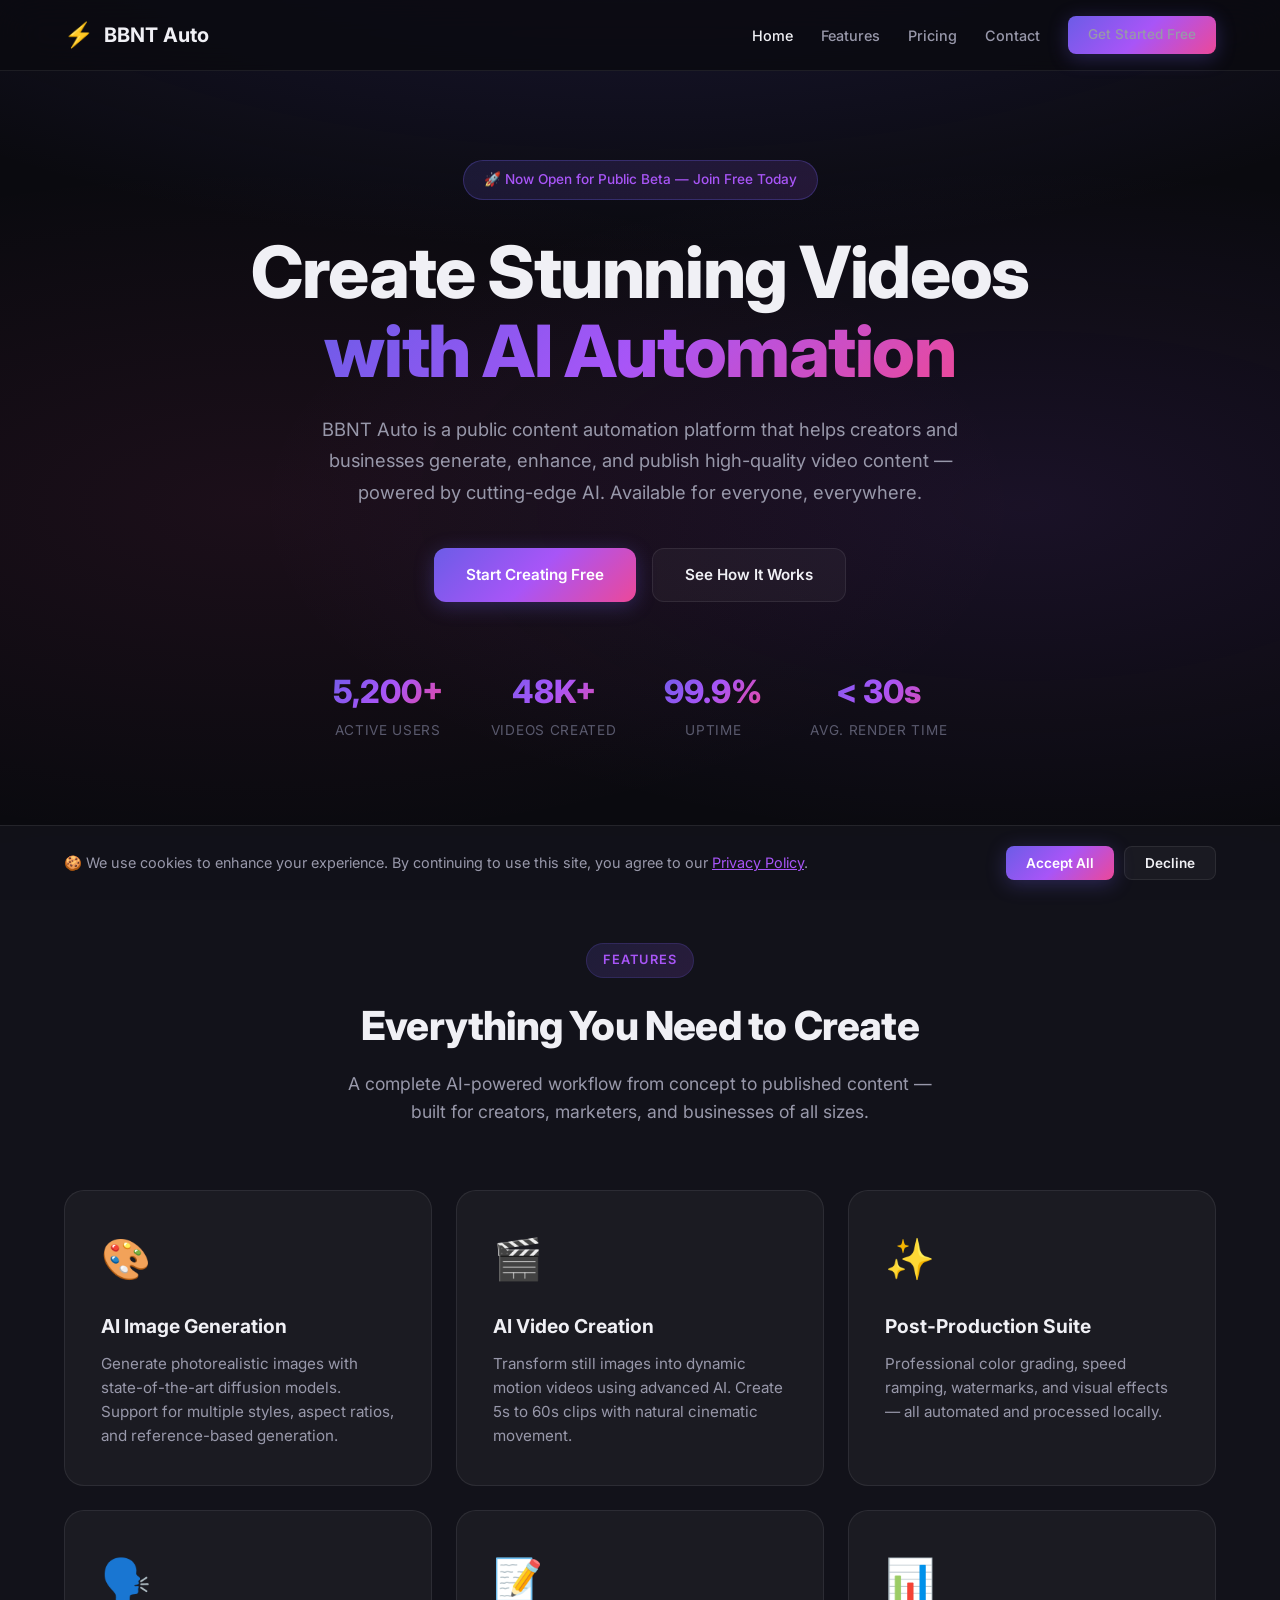
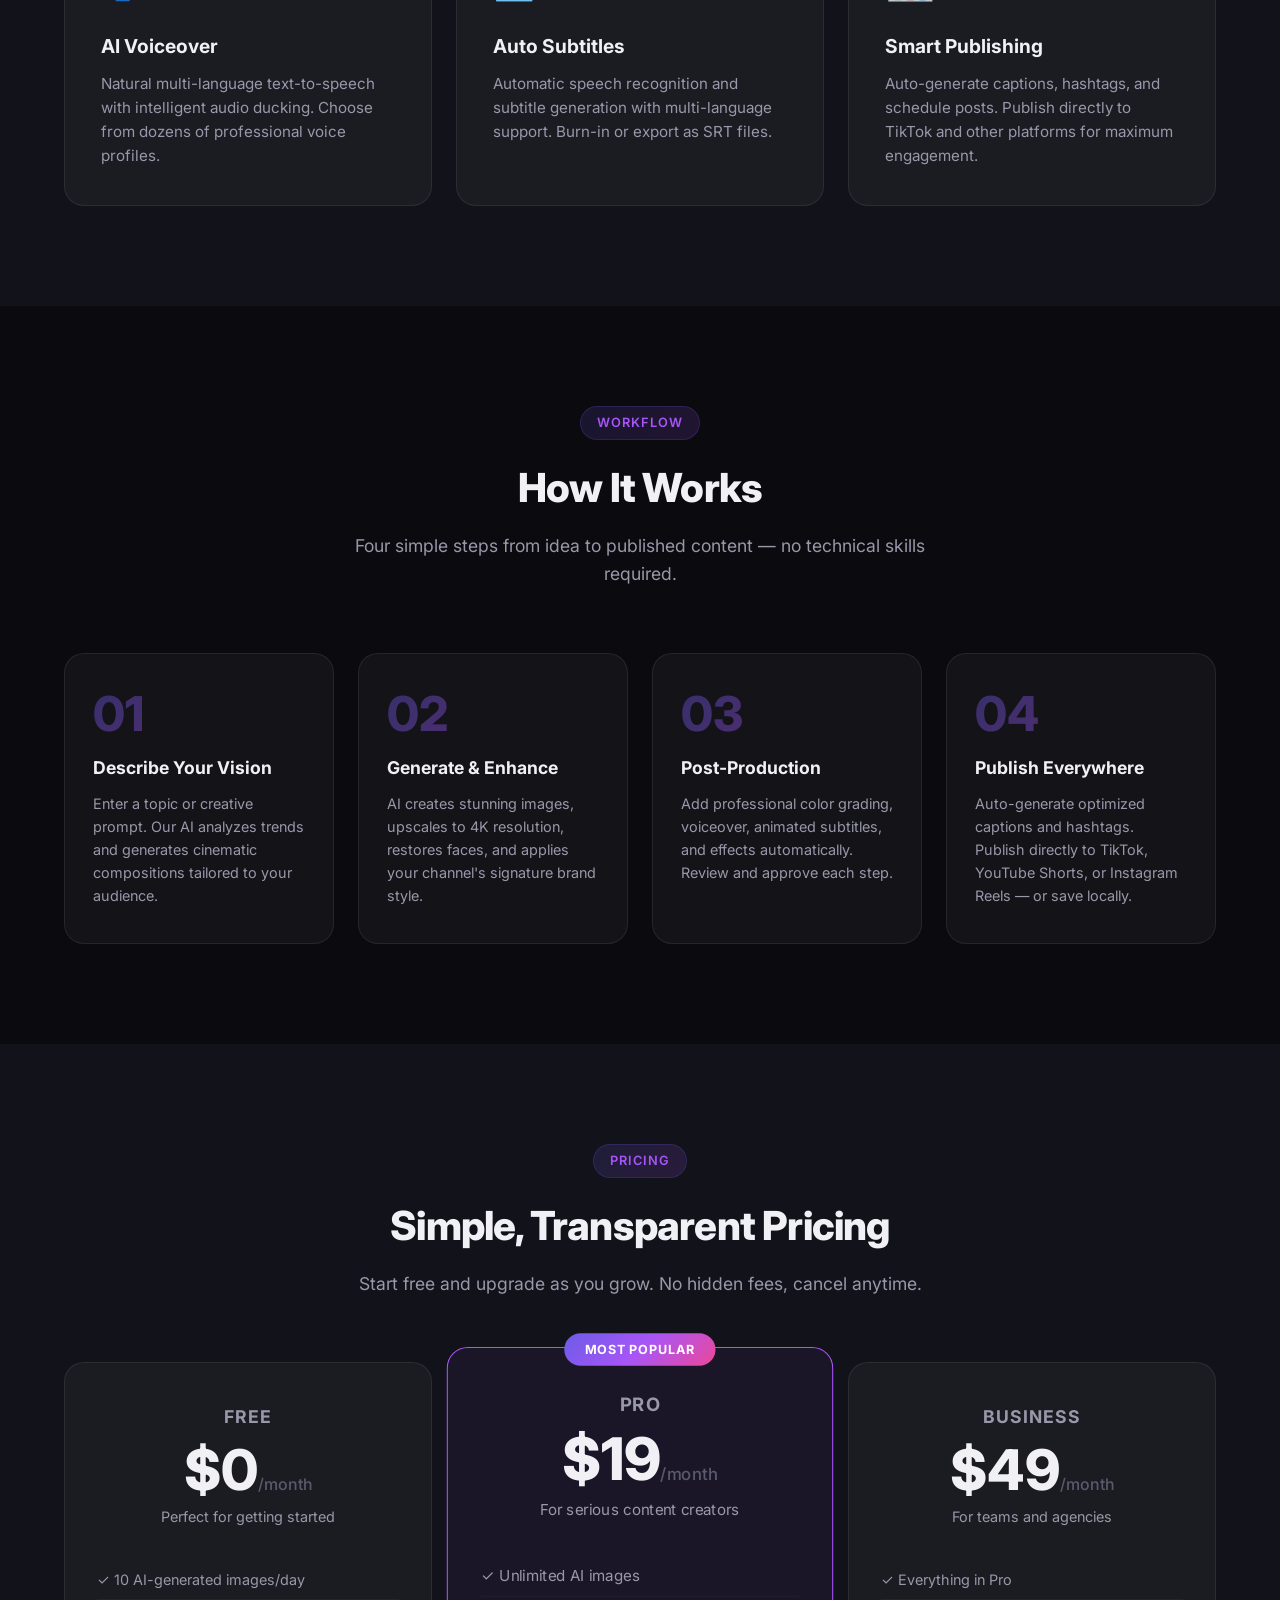
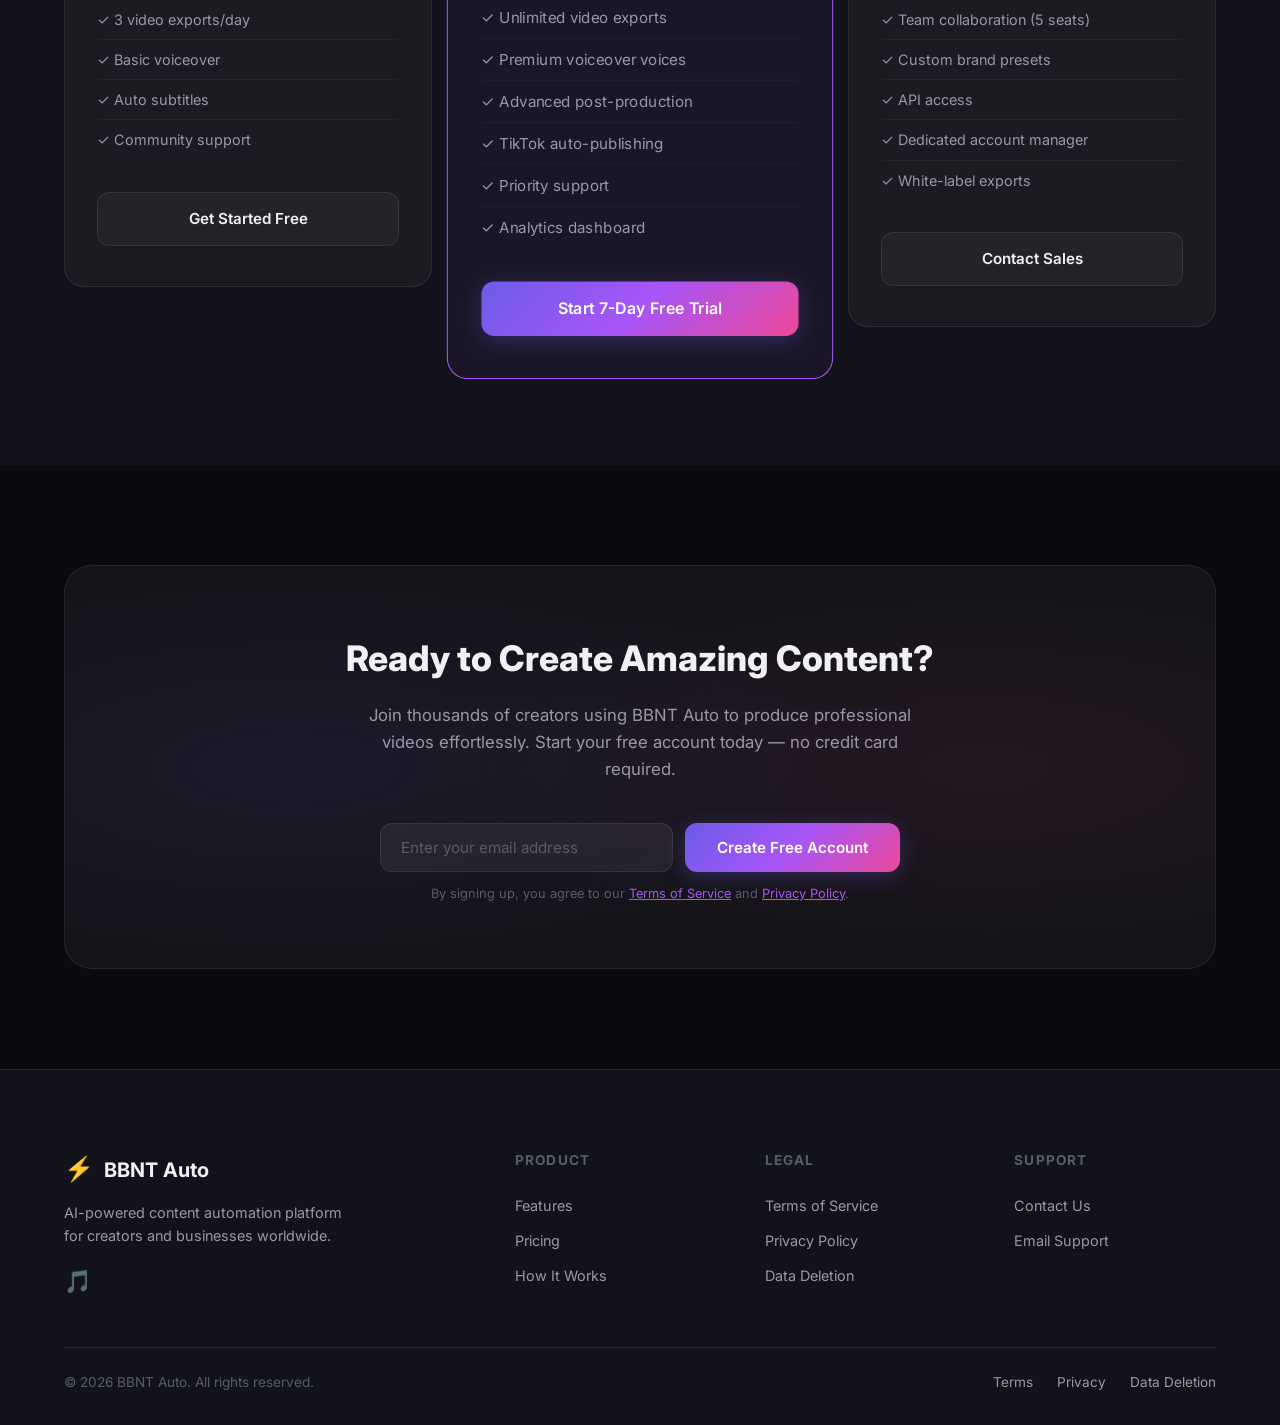
==== commit 4e39014a: "Add favicon, robots.txt, sitemap.xml, 404 page, cookie consent banner for max TikTok review pass rat" ====
--- a/index.html
+++ b/index.html
@@ -14,6 +14,7 @@
     <link rel="preconnect" href="https://fonts.googleapis.com">
     <link rel="preconnect" href="https://fonts.gstatic.com" crossorigin>
     <link href="https://fonts.googleapis.com/css2?family=Inter:wght@300;400;500;600;700;800&display=swap" rel="stylesheet">
+    <link rel="icon" type="image/svg+xml" href="favicon.svg">
     <link rel="stylesheet" href="style.css">
 </head>
 <body>
@@ -262,6 +263,17 @@
             </div>
         </div>
     </footer>
+
+    <!-- Cookie Consent Banner -->
+    <div class="cookie-banner" id="cookie-banner">
+        <div class="cookie-content">
+            <p>🍪 We use cookies to enhance your experience. By continuing to use this site, you agree to our <a href="privacy.html">Privacy Policy</a>.</p>
+            <div class="cookie-actions">
+                <button class="btn btn-primary btn-sm" id="cookie-accept">Accept All</button>
+                <button class="btn btn-secondary btn-sm" id="cookie-decline">Decline</button>
+            </div>
+        </div>
+    </div>
 
     <script>
         // Mobile menu toggle
@@ -284,6 +296,21 @@
                 }
             });
         }
+        // Cookie consent
+        (function() {
+            const banner = document.getElementById('cookie-banner');
+            if (localStorage.getItem('cookie-consent')) {
+                banner.style.display = 'none';
+            }
+            document.getElementById('cookie-accept').addEventListener('click', function() {
+                localStorage.setItem('cookie-consent', 'accepted');
+                banner.style.display = 'none';
+            });
+            document.getElementById('cookie-decline').addEventListener('click', function() {
+                localStorage.setItem('cookie-consent', 'declined');
+                banner.style.display = 'none';
+            });
+        })();
     </script>
 </body>
 </html>
--- a/style.css
+++ b/style.css
@@ -770,3 +770,50 @@
     .form-row { flex-direction: column; }
     .contact-form-wrapper { padding: 24px; }
 }
+
+/* ── Cookie Consent Banner ───────────────────────────────── */
+.cookie-banner {
+    position: fixed;
+    bottom: 0;
+    left: 0;
+    right: 0;
+    z-index: 200;
+    background: rgba(18, 18, 26, 0.95);
+    backdrop-filter: blur(20px);
+    border-top: 1px solid var(--border-color);
+    padding: 20px 0;
+    animation: slideUp 0.4s ease-out;
+}
+@keyframes slideUp {
+    from { transform: translateY(100%); opacity: 0; }
+    to { transform: translateY(0); opacity: 1; }
+}
+.cookie-content {
+    max-width: 1200px;
+    margin: 0 auto;
+    padding: 0 24px;
+    display: flex;
+    align-items: center;
+    justify-content: space-between;
+    gap: 24px;
+}
+.cookie-content p {
+    color: var(--text-secondary);
+    font-size: 0.9rem;
+    margin: 0;
+}
+.cookie-content a {
+    color: var(--accent-2);
+    text-decoration: underline;
+}
+.cookie-actions {
+    display: flex;
+    gap: 10px;
+    flex-shrink: 0;
+}
+@media (max-width: 640px) {
+    .cookie-content {
+        flex-direction: column;
+        text-align: center;
+    }
+}
